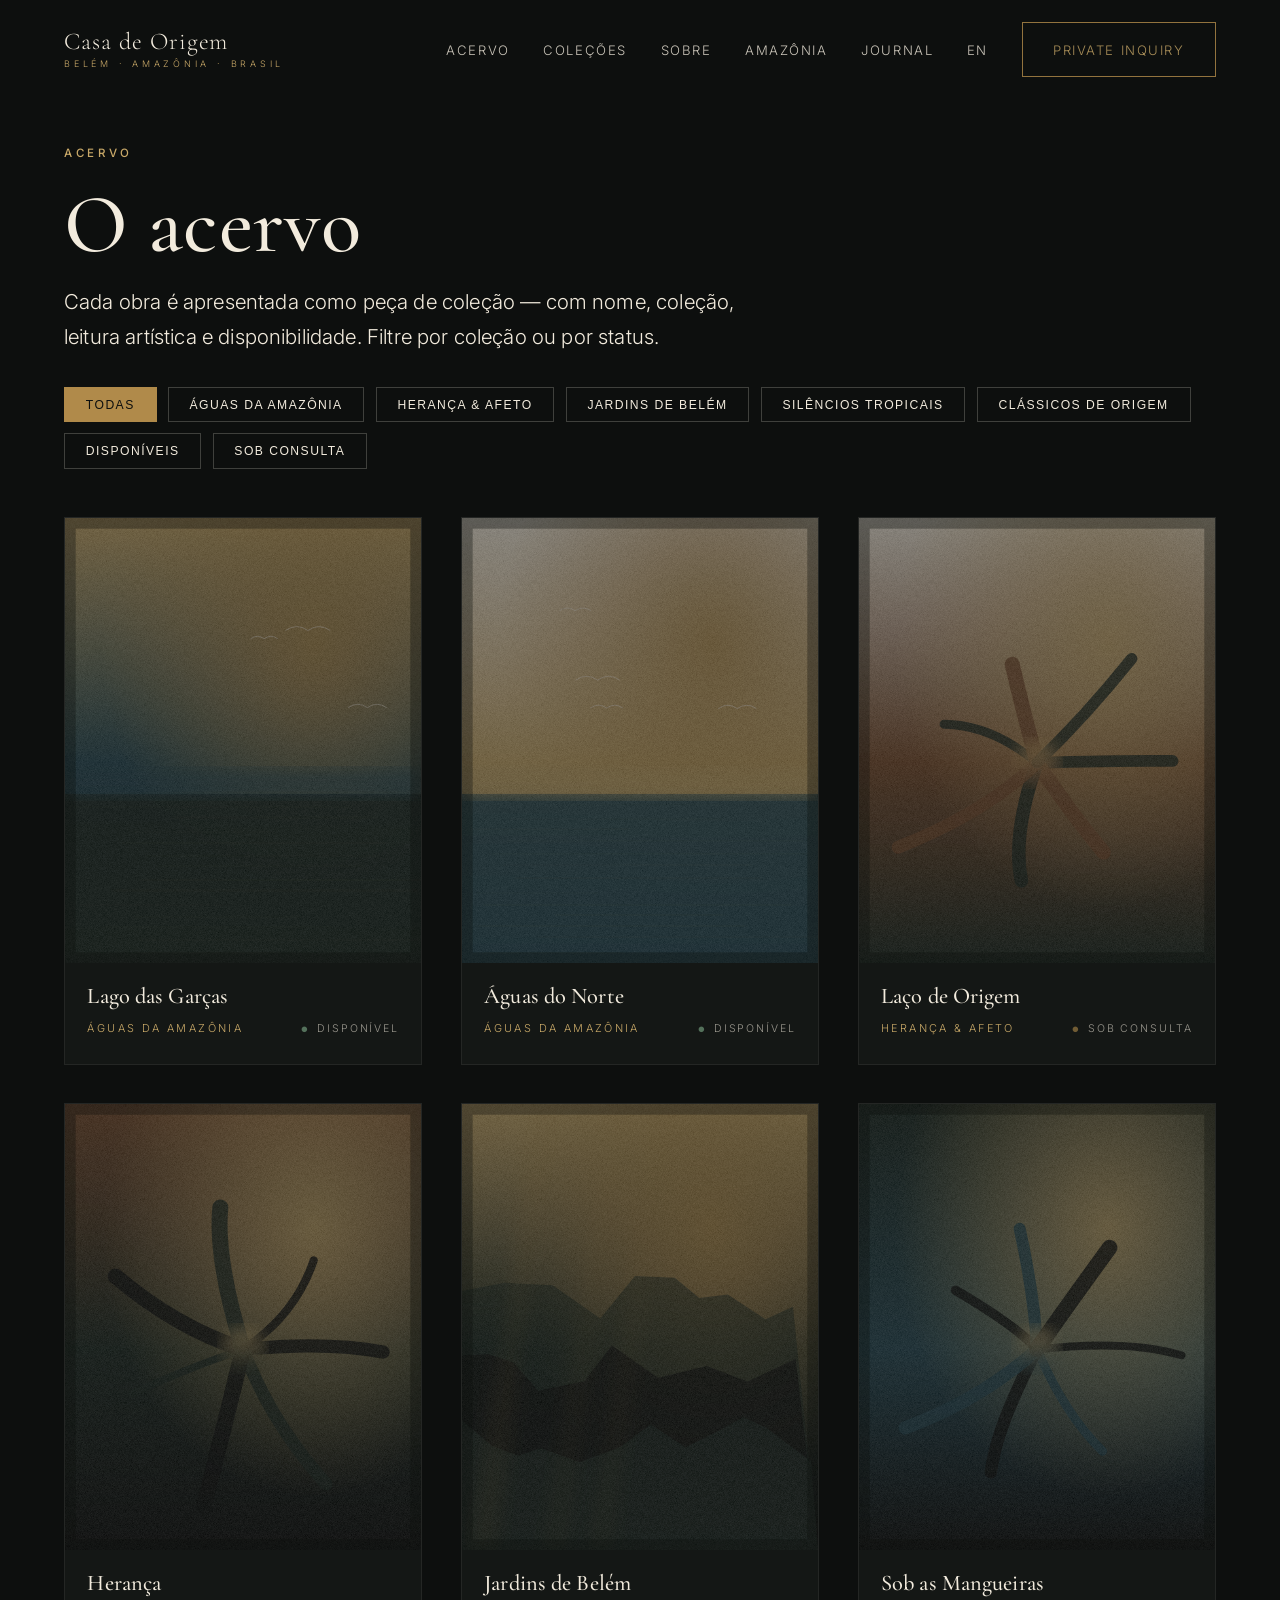
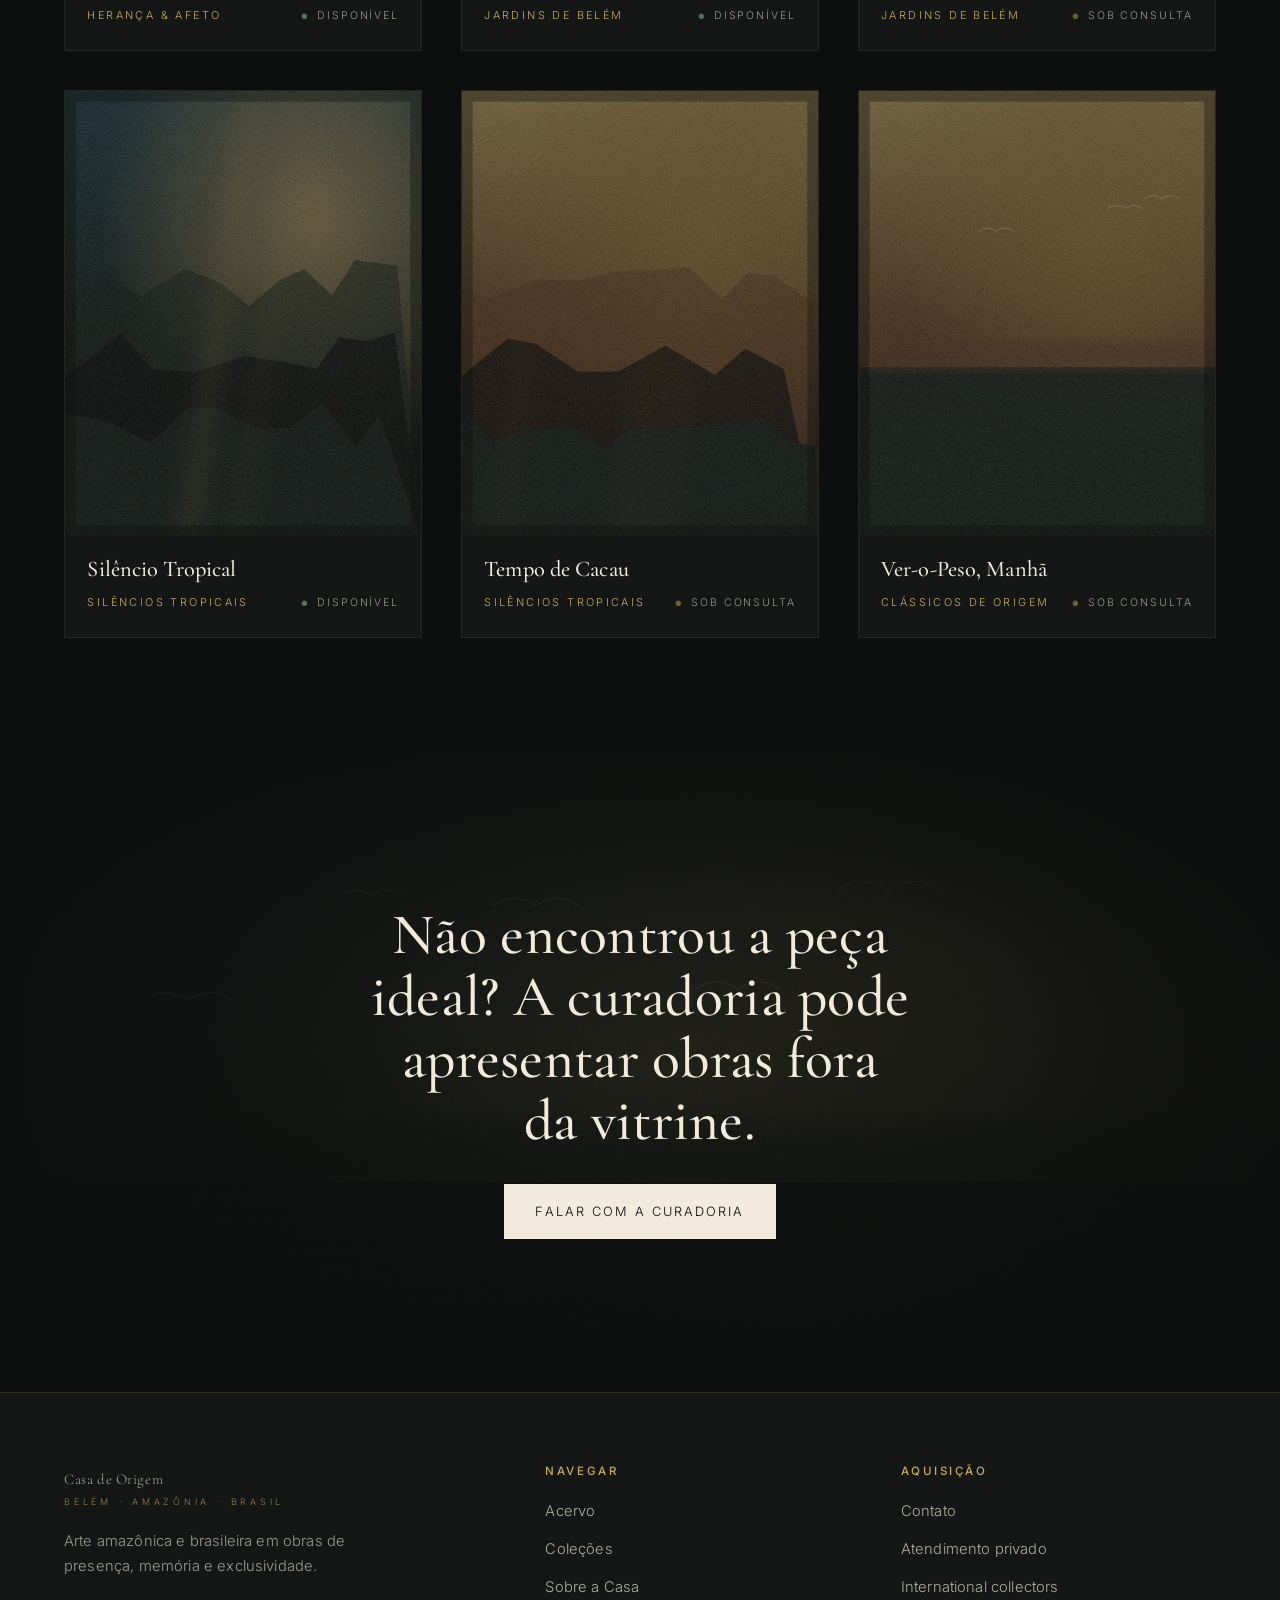
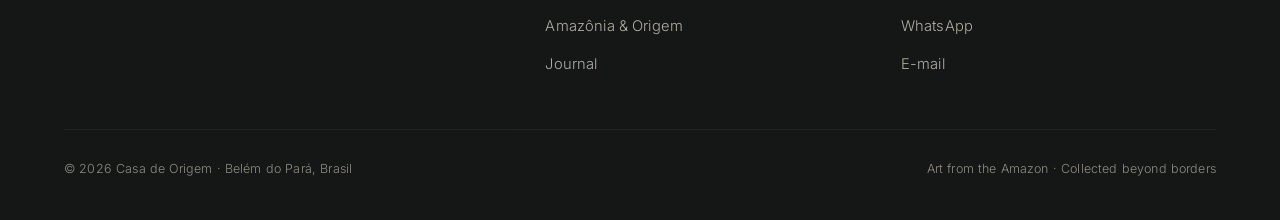
==== casa-de-origem/acervo.html @ 2edf5039 "Add Casa de Origem — cinematic Amazonian art gallery site Static, dependency-free gallery website fo" ====
<!DOCTYPE html>
<html lang="pt-BR">
<head>
<meta charset="UTF-8">
<meta name="viewport" content="width=device-width, initial-scale=1.0">
<title>Acervo — Casa de Origem</title>
<meta name="description" content="O acervo completo da Casa de Origem: obras pintadas à mão, organizadas por coleção, disponíveis ou sob consulta.">
<link rel="icon" href="data:image/svg+xml,%3Csvg xmlns='http://www.w3.org/2000/svg' viewBox='0 0 32 32'%3E%3Crect width='32' height='32' fill='%230D0F0E'/%3E%3Ccircle cx='16' cy='16' r='9' fill='none' stroke='%23C9A968' stroke-width='1.6'/%3E%3C/svg%3E">
<link rel="preconnect" href="https://fonts.googleapis.com">
<link rel="preconnect" href="https://fonts.gstatic.com" crossorigin>
<link href="https://fonts.googleapis.com/css2?family=Cormorant+Garamond:ital,wght@0,400;0,500;0,600;1,400&family=Inter:wght@300;400;500&display=swap" rel="stylesheet">
<link rel="stylesheet" href="assets/css/style.css">
</head>
<body>

<nav class="nav scrolled">
  <a class="brand" href="index.html">Casa de Origem<small>Belém · Amazônia · Brasil</small></a>
  <button class="nav-burger" aria-label="Menu">☰</button>
  <ul class="nav-links">
    <li><a href="acervo.html">Acervo</a></li>
    <li><a href="acervo.html#colecoes">Coleções</a></li>
    <li><a href="sobre.html">Sobre</a></li>
    <li><a href="amazonia.html">Amazônia</a></li>
    <li><a href="journal.html">Journal</a></li>
    <li><a href="international.html">EN</a></li>
    <li><a class="btn btn--gold" href="contato.html">Private Inquiry</a></li>
  </ul>
</nav>

<header class="wrap" style="padding-top:9rem;padding-bottom:2rem">
  <p class="eyebrow reveal">Acervo</p>
  <h1 class="reveal d1" style="margin:1rem 0">O acervo</h1>
  <p class="lead measure reveal d2">Cada obra é apresentada como peça de coleção — com nome, coleção, leitura artística e disponibilidade. Filtre por coleção ou por status.</p>
</header>

<section class="wrap" id="disponiveis" style="padding-bottom:7rem">
  <div class="filters reveal">
    <button class="chip active" data-filter="all">Todas</button>
    <button class="chip" data-filter="aguas">Águas da Amazônia</button>
    <button class="chip" data-filter="heranca">Herança &amp; Afeto</button>
    <button class="chip" data-filter="jardins">Jardins de Belém</button>
    <button class="chip" data-filter="silencios">Silêncios Tropicais</button>
    <button class="chip" data-filter="classicos">Clássicos de Origem</button>
    <button class="chip" data-filter="disponivel">Disponíveis</button>
    <button class="chip" data-filter="consulta">Sob consulta</button>
  </div>

  <div class="works-grid" id="colecoes">
    <a class="work reveal" data-col="aguas disponivel" href="obra.html">
      <div class="work__img"><img class="scene" src="assets/img/obra-lago-garcas.svg" alt="Lago das Garças"></div>
      <div class="work__body"><h3>Lago das Garças</h3><div class="work__meta"><span class="work__col">Águas da Amazônia</span><span class="status status--ok">Disponível</span></div></div>
    </a>
    <a class="work reveal d1" data-col="aguas disponivel" href="obra.html">
      <div class="work__img"><img class="scene" src="assets/img/obra-aguas-norte.svg" alt="Águas do Norte"></div>
      <div class="work__body"><h3>Águas do Norte</h3><div class="work__meta"><span class="work__col">Águas da Amazônia</span><span class="status status--ok">Disponível</span></div></div>
    </a>
    <a class="work reveal d2" data-col="heranca consulta" href="obra.html">
      <div class="work__img"><img class="scene" src="assets/img/obra-laco-origem.svg" alt="Laço de Origem"></div>
      <div class="work__body"><h3>Laço de Origem</h3><div class="work__meta"><span class="work__col">Herança &amp; Afeto</span><span class="status status--ask">Sob consulta</span></div></div>
    </a>
    <a class="work reveal" data-col="heranca disponivel" href="obra.html">
      <div class="work__img"><img class="scene" src="assets/img/obra-heranca.svg" alt="Herança"></div>
      <div class="work__body"><h3>Herança</h3><div class="work__meta"><span class="work__col">Herança &amp; Afeto</span><span class="status status--ok">Disponível</span></div></div>
    </a>
    <a class="work reveal d1" data-col="jardins disponivel" href="obra.html">
      <div class="work__img"><img class="scene" src="assets/img/obra-jardins-belem.svg" alt="Jardins de Belém"></div>
      <div class="work__body"><h3>Jardins de Belém</h3><div class="work__meta"><span class="work__col">Jardins de Belém</span><span class="status status--ok">Disponível</span></div></div>
    </a>
    <a class="work reveal d2" data-col="jardins consulta" href="obra.html">
      <div class="work__img"><img class="scene" src="assets/img/obra-manga.svg" alt="Mangueiras">  </div>
      <div class="work__body"><h3>Sob as Mangueiras</h3><div class="work__meta"><span class="work__col">Jardins de Belém</span><span class="status status--ask">Sob consulta</span></div></div>
    </a>
    <a class="work reveal" data-col="silencios disponivel" href="obra.html">
      <div class="work__img"><img class="scene" src="assets/img/obra-silencio-tropical.svg" alt="Silêncio Tropical"></div>
      <div class="work__body"><h3>Silêncio Tropical</h3><div class="work__meta"><span class="work__col">Silêncios Tropicais</span><span class="status status--ok">Disponível</span></div></div>
    </a>
    <a class="work reveal d1" data-col="silencios consulta" href="obra.html">
      <div class="work__img"><img class="scene" src="assets/img/obra-cacau.svg" alt="Tempo de Cacau"></div>
      <div class="work__body"><h3>Tempo de Cacau</h3><div class="work__meta"><span class="work__col">Silêncios Tropicais</span><span class="status status--ask">Sob consulta</span></div></div>
    </a>
    <a class="work reveal d2" data-col="classicos consulta" href="obra.html">
      <div class="work__img"><img class="scene" src="assets/img/obra-ver-o-peso.svg" alt="Ver-o-Peso"></div>
      <div class="work__body"><h3>Ver-o-Peso, Manhã</h3><div class="work__meta"><span class="work__col">Clássicos de Origem</span><span class="status status--ask">Sob consulta</span></div></div>
    </a>
  </div>
</section>

<section class="cta-final section-pad">
  <img class="scene" src="assets/img/scene-cta.svg" alt="">
  <div class="wrap">
    <h2 class="reveal">Não encontrou a peça ideal? A curadoria pode apresentar obras fora da vitrine.</h2>
    <div class="btn-row reveal d1" style="justify-content:center"><a class="btn btn--solid" href="contato.html">Falar com a curadoria</a></div>
  </div>
</section>

<footer class="footer">
  <div class="wrap">
    <div><a class="brand" href="index.html">Casa de Origem<small>Belém · Amazônia · Brasil</small></a><p class="muted" style="margin-top:1.4rem;max-width:34ch;font-size:.92rem">Arte amazônica e brasileira em obras de presença, memória e exclusividade.</p></div>
    <div><h4>Navegar</h4><ul><li><a href="acervo.html">Acervo</a></li><li><a href="acervo.html#colecoes">Coleções</a></li><li><a href="sobre.html">Sobre a Casa</a></li><li><a href="amazonia.html">Amazônia &amp; Origem</a></li><li><a href="journal.html">Journal</a></li></ul></div>
    <div><h4>Aquisição</h4><ul><li><a href="contato.html">Contato</a></li><li><a href="contato.html#privado">Atendimento privado</a></li><li><a href="international.html">International collectors</a></li><li><a href="https://wa.me/5591000000000">WhatsApp</a></li><li><a href="mailto:contato@casadeorigem.art">E-mail</a></li></ul></div>
    <div class="copy"><span>© 2026 Casa de Origem · Belém do Pará, Brasil</span><span>Art from the Amazon · Collected beyond borders</span></div>
  </div>
</footer>

<script src="assets/js/main.js"></script>
</body>
</html>
---- casa-de-origem/assets/css/style.css ----
/* =====================================================================
   CASA DE ORIGEM — Galeria de arte amazônica · Belém / Pará / Brasil
   Premium · Cinematográfica · Editorial
   ===================================================================== */

:root {
  /* Paleta */
  --carvao:    #0D0F0E;   /* preto profundo */
  --carvao-2:  #141715;
  --marfim:    #F2EBDD;   /* marfim envelhecido */
  --marfim-2:  #E7DECB;
  --verde:     #1D2B24;   /* verde amazônico */
  --azul-rio:  #254A55;   /* azul rio */
  --ouro:      #B08A4A;   /* dourado queimado */
  --ouro-cl:   #C9A968;
  --barro:     #7A4E2D;   /* terracota / barro */

  /* Tipografia */
  --serif: "Cormorant Garamond", "Playfair Display", Georgia, serif;
  --sans:  "Inter", "Manrope", system-ui, -apple-system, sans-serif;

  /* Ritmo */
  --maxw: 1320px;
  --gutter: clamp(1.4rem, 5vw, 5rem);
  --ease: cubic-bezier(0.22, 1, 0.36, 1);
}

* { margin: 0; padding: 0; box-sizing: border-box; }

html { scroll-behavior: smooth; -webkit-font-smoothing: antialiased; }

body {
  background: var(--carvao);
  color: var(--marfim);
  font-family: var(--sans);
  font-weight: 300;
  line-height: 1.7;
  letter-spacing: .01em;
  overflow-x: hidden;
}

img { display: block; max-width: 100%; }
a { color: inherit; text-decoration: none; }

/* ---------- Tipografia base ---------- */
h1, h2, h3, h4 { font-family: var(--serif); font-weight: 500; line-height: 1.08; letter-spacing: .005em; }
h1 { font-size: clamp(2.6rem, 6.5vw, 6rem); }
h2 { font-size: clamp(2rem, 4.5vw, 3.6rem); }
h3 { font-size: clamp(1.4rem, 2.4vw, 2rem); }

.eyebrow {
  font-family: var(--sans);
  font-size: .72rem;
  font-weight: 500;
  letter-spacing: .32em;
  text-transform: uppercase;
  color: var(--ouro-cl);
}

.lead { font-size: clamp(1.05rem, 1.6vw, 1.3rem); opacity: .85; }

.muted { opacity: .62; }

/* ---------- Layout ---------- */
.wrap { max-width: var(--maxw); margin: 0 auto; padding-inline: var(--gutter); }
section { position: relative; }
.section-pad { padding-block: clamp(5rem, 12vw, 11rem); }

/* ---------- Navbar ---------- */
.nav {
  position: fixed; inset: 0 0 auto 0; z-index: 100;
  display: flex; align-items: center; justify-content: space-between;
  padding: 1.4rem var(--gutter);
  transition: background .5s var(--ease), padding .5s var(--ease), border-color .5s var(--ease);
  border-bottom: 1px solid transparent;
}
.nav.scrolled {
  background: rgba(13,15,14,.78);
  backdrop-filter: blur(14px);
  padding-block: 1rem;
  border-bottom: 1px solid rgba(176,138,74,.18);
}
.brand { font-family: var(--serif); font-size: 1.5rem; letter-spacing: .04em; line-height: 1; }
.brand small { display: block; font-family: var(--sans); font-size: .56rem; letter-spacing: .42em; text-transform: uppercase; color: var(--ouro-cl); margin-top: .35rem; }
.nav-links { display: flex; align-items: center; gap: 2.1rem; list-style: none; }
.nav-links a { font-size: .82rem; letter-spacing: .12em; text-transform: uppercase; opacity: .82; transition: opacity .3s, color .3s; }
.nav-links a:hover { opacity: 1; color: var(--ouro-cl); }
.nav-burger { display: none; background: none; border: 0; color: var(--marfim); cursor: pointer; font-size: 1.5rem; }

/* ---------- Botões ---------- */
.btn {
  display: inline-flex; align-items: center; gap: .6rem;
  font-size: .8rem; letter-spacing: .16em; text-transform: uppercase;
  padding: .95rem 1.9rem;
  border: 1px solid rgba(242,235,221,.45);
  color: var(--marfim);
  background: transparent;
  transition: background .45s var(--ease), color .45s var(--ease), border-color .45s var(--ease);
  cursor: pointer;
}
.btn:hover { background: var(--marfim); color: var(--carvao); border-color: var(--marfim); }
.btn--gold { border-color: var(--ouro); color: var(--ouro-cl); }
.btn--gold:hover { background: var(--ouro); color: var(--carvao); border-color: var(--ouro); }
.btn--solid { background: var(--marfim); color: var(--carvao); border-color: var(--marfim); }
.btn--solid:hover { background: transparent; color: var(--marfim); }
.btn-row { display: flex; flex-wrap: wrap; gap: 1rem; }

/* ---------- HERO ---------- */
.hero {
  min-height: 100svh; display: flex; align-items: flex-end;
  position: relative; overflow: hidden;
  padding-bottom: clamp(3rem, 8vh, 7rem);
}
.hero__media { position: absolute; inset: 0; z-index: -2; }
.hero__media::after {
  content: ""; position: absolute; inset: 0;
  background:
    linear-gradient(to top, rgba(13,15,14,.92) 0%, rgba(13,15,14,.35) 45%, rgba(13,15,14,.55) 100%);
}
.hero__media .scene { width: 100%; height: 100%; object-fit: cover; }
.hero__inner { max-width: 60rem; }
.hero h1 { margin: 1.4rem 0; }
.hero .lead { max-width: 38rem; margin-bottom: 2.4rem; }
.scroll-cue {
  position: absolute; left: 50%; bottom: 1.8rem; transform: translateX(-50%);
  font-size: .65rem; letter-spacing: .3em; text-transform: uppercase; opacity: .5;
  display: flex; flex-direction: column; align-items: center; gap: .6rem;
}
.scroll-cue span { width: 1px; height: 42px; background: linear-gradient(var(--ouro-cl), transparent); animation: cue 2.4s var(--ease) infinite; }
@keyframes cue { 0%{transform:scaleY(0);transform-origin:top} 45%{transform:scaleY(1);transform-origin:top} 55%{transform:scaleY(1);transform-origin:bottom} 100%{transform:scaleY(0);transform-origin:bottom} }

/* page hero (interno, mais curto) */
.page-hero { min-height: 62svh; display: flex; align-items: center; padding-top: 7rem; }

/* ---------- Manifesto / blocos de texto ---------- */
.manifesto { background: var(--marfim); color: var(--carvao); }
.manifesto h2 { max-width: 24ch; }
.manifesto .lead { opacity: .72; max-width: 56ch; margin-top: 1.8rem; }
.measure { max-width: 60ch; }

/* ---------- Split (imagem + texto) ---------- */
.split { display: grid; grid-template-columns: 1fr 1fr; align-items: center; gap: clamp(2rem, 6vw, 6rem); }
.split--rev { direction: rtl; }
.split--rev > * { direction: ltr; }
.split__visual { aspect-ratio: 4/5; border: 1px solid rgba(176,138,74,.25); overflow: hidden; }
.split__visual .scene, .split__visual img { width: 100%; height: 100%; object-fit: cover; }

/* ---------- Grid de obras ---------- */
.works-grid { display: grid; grid-template-columns: repeat(3, 1fr); gap: clamp(1.4rem, 3vw, 2.6rem); }
.works-grid.two { grid-template-columns: repeat(2, 1fr); }
.work {
  position: relative; display: block; overflow: hidden;
  background: var(--carvao-2);
  border: 1px solid rgba(242,235,221,.07);
  transition: border-color .5s var(--ease), transform .6s var(--ease);
}
.work:hover { border-color: rgba(176,138,74,.4); }
.work__img { aspect-ratio: 4/5; overflow: hidden; }
.work__img .scene, .work__img img { width: 100%; height: 100%; object-fit: cover; transition: transform 1.4s var(--ease), filter 1.4s var(--ease); filter: saturate(.96); }
.work:hover .work__img .scene, .work:hover .work__img img { transform: scale(1.06); filter: saturate(1.05); }
.work__body { padding: 1.3rem 1.4rem 1.6rem; }
.work__body h3 { font-size: 1.4rem; }
.work__col { font-size: .68rem; letter-spacing: .22em; text-transform: uppercase; color: var(--ouro-cl); }
.work__meta { display: flex; justify-content: space-between; align-items: baseline; margin-top: .7rem; }
.status { font-size: .66rem; letter-spacing: .18em; text-transform: uppercase; opacity: .6; }
.status--ok::before { content: "●"; color: #7fae8a; margin-right: .45rem; font-size: .7em; }
.status--ask::before { content: "●"; color: var(--ouro); margin-right: .45rem; font-size: .7em; }

/* ---------- Coleções ---------- */
.collections { display: grid; grid-template-columns: repeat(3, 1fr); gap: 1px; background: rgba(176,138,74,.18); border: 1px solid rgba(176,138,74,.18); }
.col-card {
  position: relative; min-height: clamp(16rem, 26vw, 24rem);
  display: flex; flex-direction: column; justify-content: flex-end;
  padding: 2rem; overflow: hidden; background: var(--carvao-2);
  transition: background .6s var(--ease);
}
.col-card .scene { position: absolute; inset: 0; z-index: 0; opacity: .5; transition: opacity .8s var(--ease), transform 1.6s var(--ease); }
.col-card:hover .scene { opacity: .8; transform: scale(1.05); }
.col-card > * { position: relative; z-index: 1; }
.col-card h3 { margin-bottom: .4rem; }
.col-card .num { font-size: .7rem; letter-spacing: .2em; color: var(--ouro-cl); margin-bottom: auto; }

/* ---------- Experiência / lista de valores ---------- */
.values { display: grid; grid-template-columns: repeat(3, 1fr); gap: clamp(1.5rem, 4vw, 3rem); }
.value { border-top: 1px solid rgba(176,138,74,.3); padding-top: 1.4rem; }
.value h3 { font-size: 1.3rem; margin-bottom: .5rem; }
.value p { font-size: .92rem; opacity: .7; }

/* ---------- CTA final ---------- */
.cta-final { text-align: center; position: relative; overflow: hidden; }
.cta-final .scene { position: absolute; inset: 0; z-index: 0; opacity: .35; }
.cta-final::after { content:""; position:absolute; inset:0; background: radial-gradient(ellipse at center, transparent, var(--carvao) 78%); z-index:1; }
.cta-final .wrap { position: relative; z-index: 2; }
.cta-final h2 { max-width: 20ch; margin: 0 auto 2rem; }

/* ---------- Obra (detalhe) ---------- */
.obra-hero { display: grid; grid-template-columns: 1.2fr 1fr; gap: clamp(2rem,5vw,4.5rem); align-items: center; padding-top: 8rem; }
.obra-hero__img { border: 1px solid rgba(176,138,74,.3); aspect-ratio: 4/5; overflow: hidden; }
.obra-hero__img .scene { width:100%; height:100%; object-fit: cover; }
.spec-table { width: 100%; border-collapse: collapse; margin-top: 1.5rem; }
.spec-table th, .spec-table td { text-align: left; padding: .85rem 0; border-bottom: 1px solid rgba(242,235,221,.12); font-size: .92rem; vertical-align: top; }
.spec-table th { font-weight: 400; opacity: .55; width: 42%; letter-spacing: .04em; }
.reading { display: flex; flex-wrap: wrap; gap: .7rem; margin-top: 1.5rem; }
.tag { font-size: .72rem; letter-spacing: .12em; text-transform: uppercase; border: 1px solid rgba(176,138,74,.4); color: var(--ouro-cl); padding: .5rem 1rem; border-radius: 2rem; }

/* ---------- Filtros ---------- */
.filters { display: flex; flex-wrap: wrap; gap: .7rem; margin-bottom: 3rem; }
.chip { font-size: .76rem; letter-spacing: .12em; text-transform: uppercase; padding: .6rem 1.3rem; border: 1px solid rgba(242,235,221,.22); cursor: pointer; background: transparent; color: var(--marfim); transition: all .3s; }
.chip.active, .chip:hover { background: var(--ouro); color: var(--carvao); border-color: var(--ouro); }

/* ---------- Journal ---------- */
.journal-grid { display: grid; grid-template-columns: repeat(3,1fr); gap: clamp(1.6rem,4vw,3rem); }
.post { display: block; }
.post__img { aspect-ratio: 16/10; overflow: hidden; margin-bottom: 1.2rem; border: 1px solid rgba(242,235,221,.08); }
.post__img .scene { width:100%; height:100%; object-fit: cover; transition: transform 1.2s var(--ease); }
.post:hover .post__img .scene { transform: scale(1.05); }
.post h3 { font-size: 1.5rem; margin: .4rem 0; }

/* ---------- Form ---------- */
.form-grid { display: grid; grid-template-columns: repeat(2,1fr); gap: 1.4rem; }
.field { display: flex; flex-direction: column; gap: .5rem; }
.field.full { grid-column: 1 / -1; }
.field label { font-size: .72rem; letter-spacing: .16em; text-transform: uppercase; opacity: .6; }
.field input, .field select, .field textarea {
  background: var(--carvao-2); border: 1px solid rgba(242,235,221,.18); color: var(--marfim);
  padding: .95rem 1.1rem; font-family: var(--sans); font-size: .95rem; transition: border-color .3s;
}
.field input:focus, .field select:focus, .field textarea:focus { outline: none; border-color: var(--ouro); }
.field textarea { resize: vertical; min-height: 130px; }

.contact-aside { border-left: 1px solid rgba(176,138,74,.2); padding-left: 2.4rem; }
.contact-aside p { margin-bottom: 1.4rem; opacity: .8; }
.contact-aside a { color: var(--ouro-cl); }

/* ---------- Footer ---------- */
.footer { background: var(--carvao-2); border-top: 1px solid rgba(176,138,74,.18); }
.footer .wrap { display: grid; grid-template-columns: 1.4fr 1fr 1fr; gap: 2.5rem; padding-block: 4.5rem 2.5rem; }
.footer h4 { font-family: var(--sans); font-size: .72rem; letter-spacing: .22em; text-transform: uppercase; color: var(--ouro-cl); margin-bottom: 1.2rem; }
.footer ul { list-style: none; }
.footer li { margin-bottom: .7rem; }
.footer a { opacity: .7; font-size: .92rem; transition: opacity .3s; }
.footer a:hover { opacity: 1; }
.footer .copy { grid-column: 1 / -1; border-top: 1px solid rgba(242,235,221,.1); padding-top: 1.8rem; display: flex; justify-content: space-between; flex-wrap: wrap; gap: 1rem; font-size: .78rem; opacity: .55; }

/* ---------- Reveal (scroll) ---------- */
.reveal { opacity: 0; transform: translateY(34px); transition: opacity 1s var(--ease), transform 1s var(--ease); }
.reveal.in { opacity: 1; transform: none; }
.reveal.d1 { transition-delay: .12s; }
.reveal.d2 { transition-delay: .24s; }
.reveal.d3 { transition-delay: .36s; }

@media (prefers-reduced-motion: reduce) {
  .reveal { opacity: 1; transform: none; transition: none; }
  html { scroll-behavior: auto; }
  .scroll-cue span { animation: none; }
}

/* ---------- Responsivo ---------- */
@media (max-width: 900px) {
  .nav-links { display: none; }
  .nav-links.open {
    display: flex; flex-direction: column; gap: 1.6rem;
    position: fixed; inset: 0; background: rgba(13,15,14,.97); backdrop-filter: blur(8px);
    align-items: center; justify-content: center; font-size: 1.1rem;
  }
  .nav-burger { display: block; z-index: 101; }
  .split, .obra-hero { grid-template-columns: 1fr; }
  .split--rev { direction: ltr; }
  .works-grid, .works-grid.two, .collections, .values, .journal-grid, .form-grid { grid-template-columns: 1fr; }
  .works-grid { grid-template-columns: 1fr 1fr; }
  .contact-aside { border-left: 0; padding-left: 0; border-top: 1px solid rgba(176,138,74,.2); padding-top: 2rem; }
  .footer .wrap { grid-template-columns: 1fr; }
}
@media (max-width: 540px) {
  .works-grid { grid-template-columns: 1fr; }
}
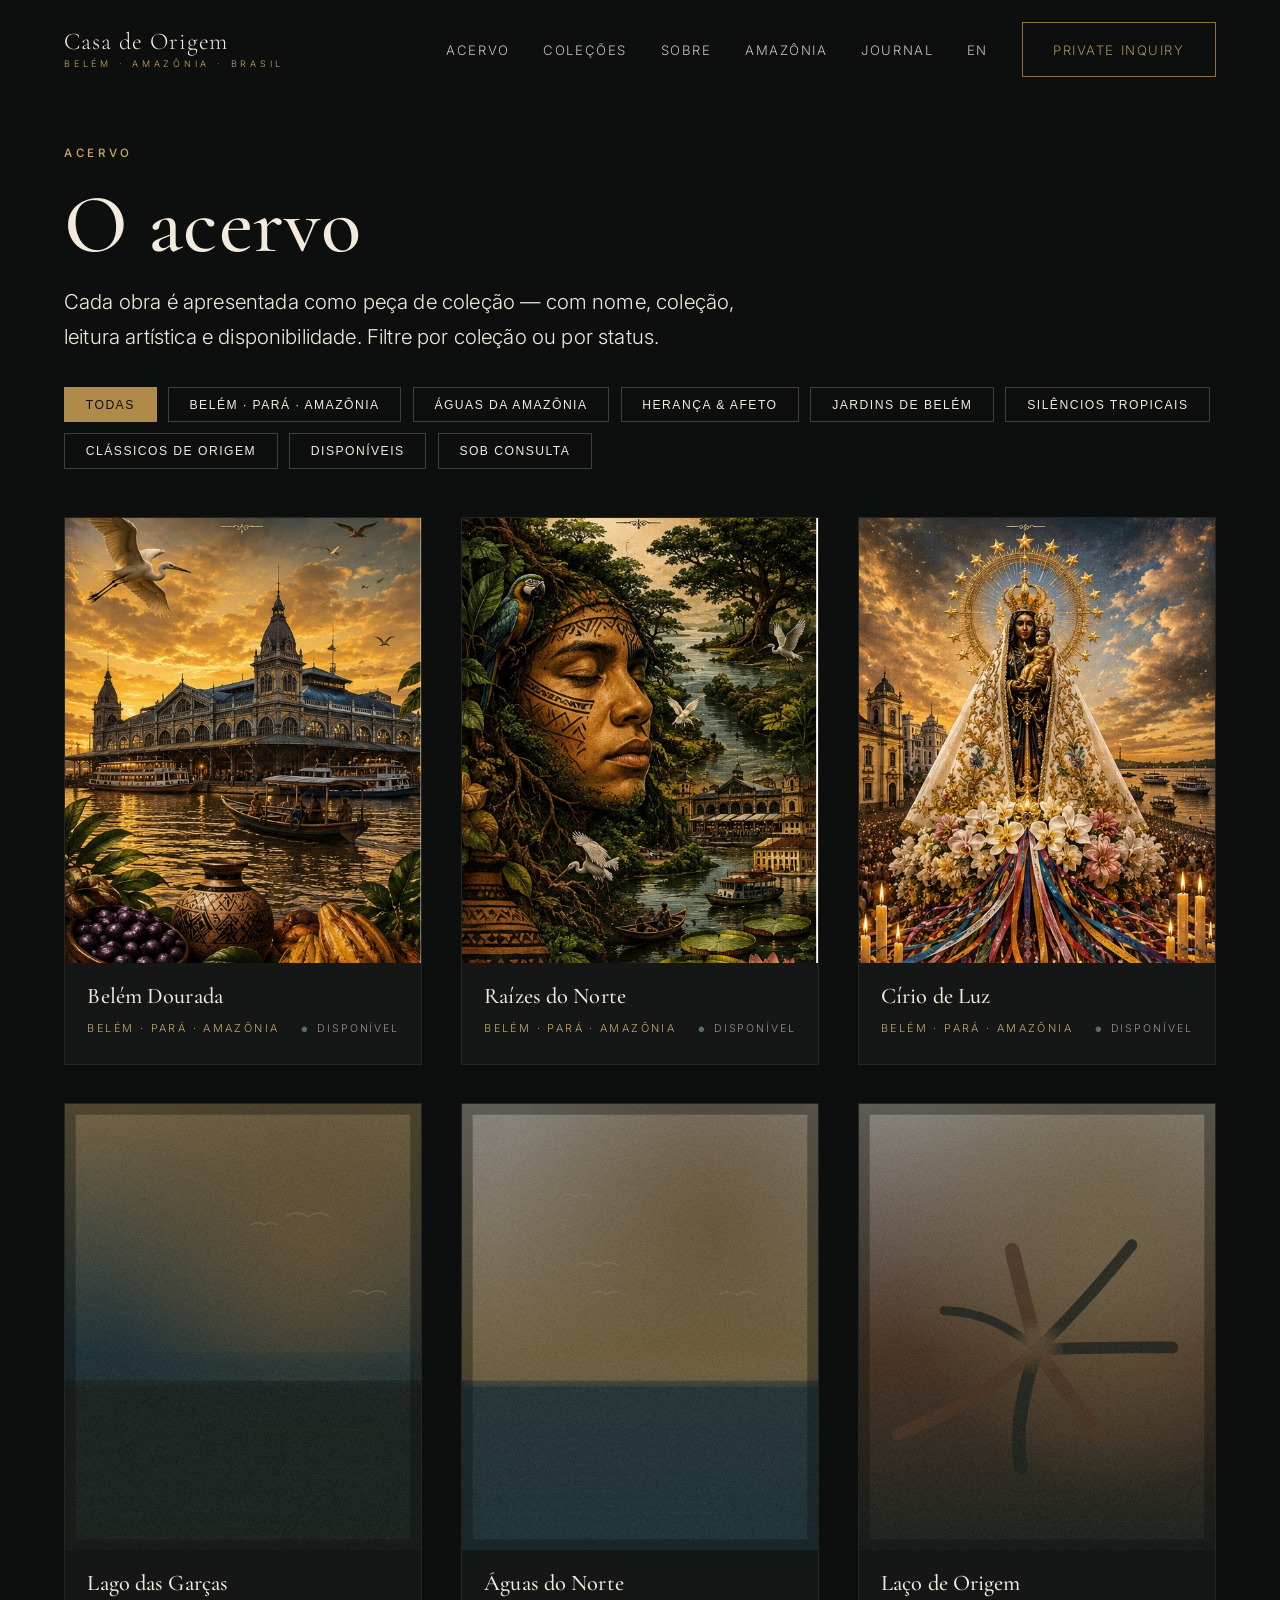
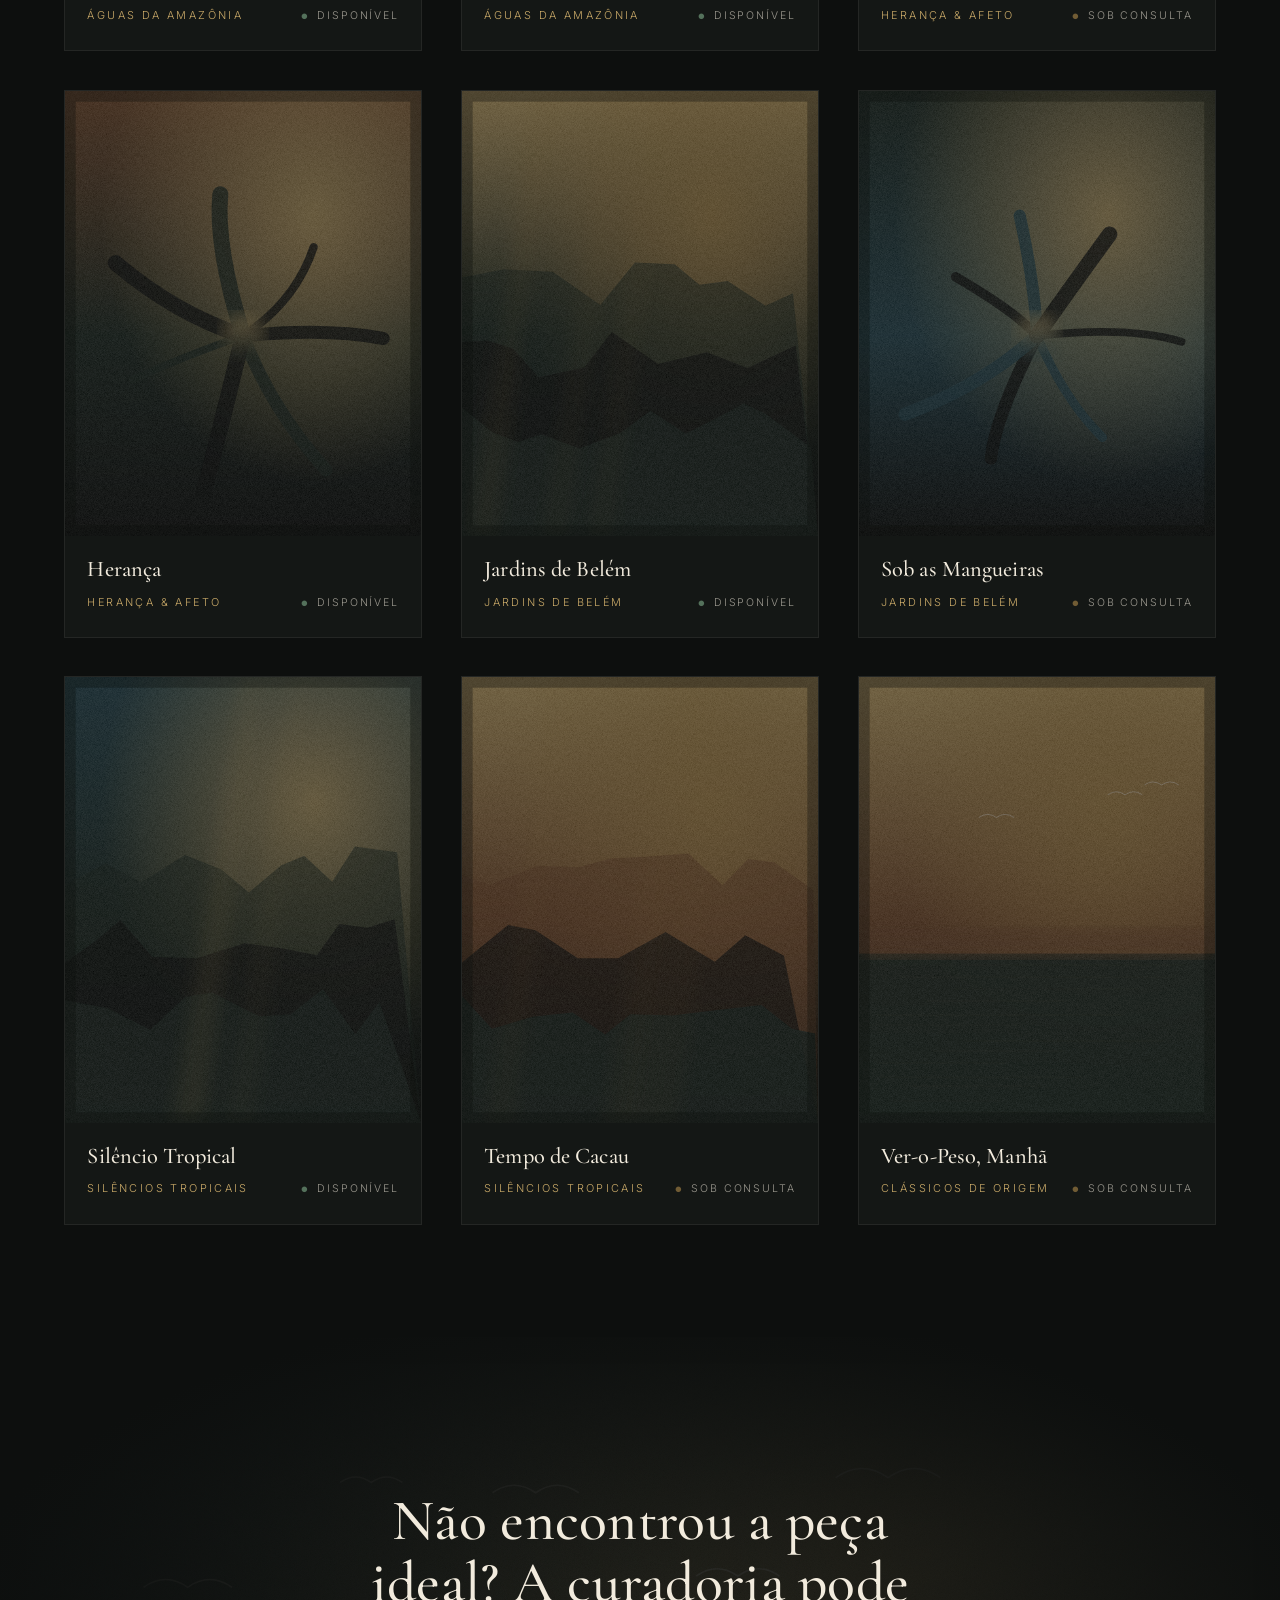
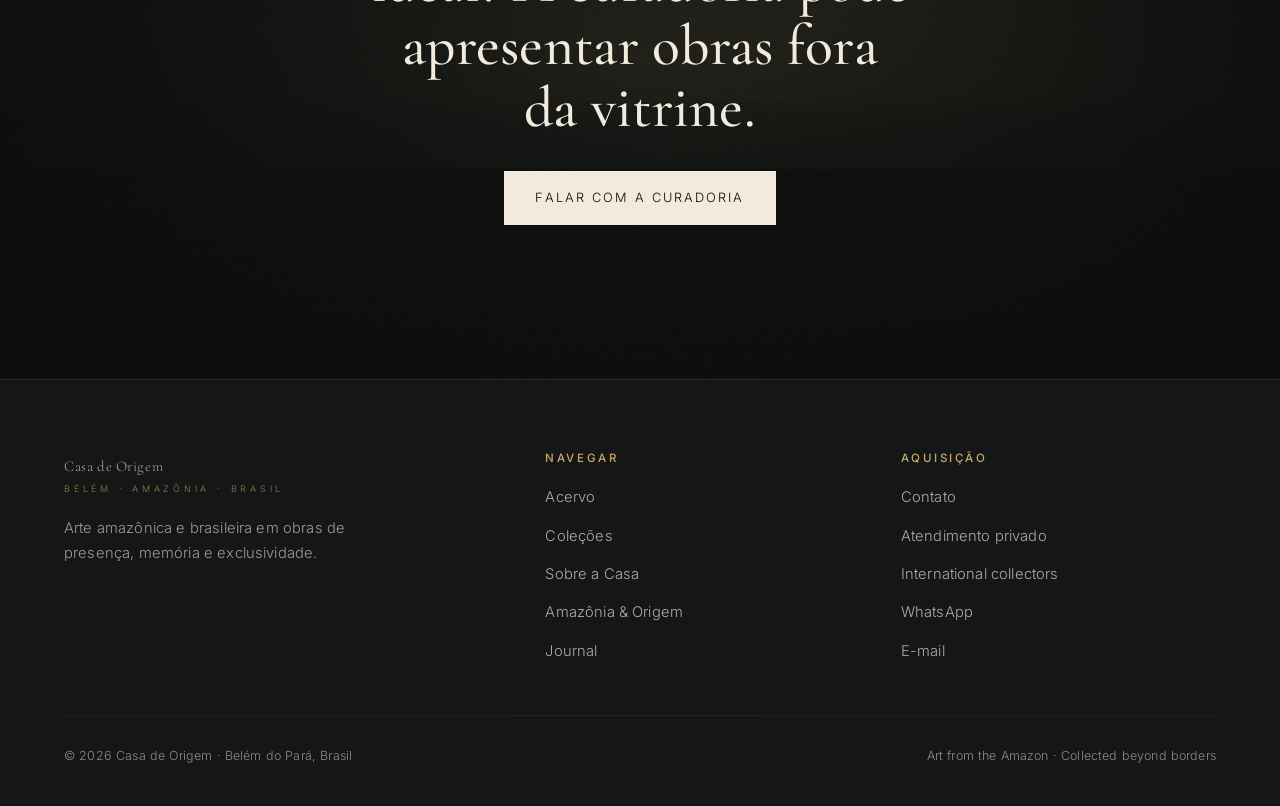
==== commit 448efe87: "Add real artworks: Belém Dourada, Raízes do Norte, Círio de Luz Integrates the three hand-finished p" ====
--- a/casa-de-origem/acervo.html
+++ b/casa-de-origem/acervo.html
@@ -36,6 +36,7 @@
 <section class="wrap" id="disponiveis" style="padding-bottom:7rem">
   <div class="filters reveal">
     <button class="chip active" data-filter="all">Todas</button>
+    <button class="chip" data-filter="belem">Belém · Pará · Amazônia</button>
     <button class="chip" data-filter="aguas">Águas da Amazônia</button>
     <button class="chip" data-filter="heranca">Herança &amp; Afeto</button>
     <button class="chip" data-filter="jardins">Jardins de Belém</button>
@@ -46,6 +47,18 @@
   </div>
 
   <div class="works-grid" id="colecoes">
+    <a class="work reveal" data-col="belem disponivel" href="obra.html">
+      <div class="work__img"><img class="scene" src="assets/img/belem-dourada.jpg" alt="Belém Dourada"></div>
+      <div class="work__body"><h3>Belém Dourada</h3><div class="work__meta"><span class="work__col">Belém · Pará · Amazônia</span><span class="status status--ok">Disponível</span></div></div>
+    </a>
+    <a class="work reveal d1" data-col="belem disponivel" href="obra.html">
+      <div class="work__img"><img class="scene" src="assets/img/raizes-do-norte.jpg" alt="Raízes do Norte"></div>
+      <div class="work__body"><h3>Raízes do Norte</h3><div class="work__meta"><span class="work__col">Belém · Pará · Amazônia</span><span class="status status--ok">Disponível</span></div></div>
+    </a>
+    <a class="work reveal d2" data-col="belem disponivel" href="obra.html">
+      <div class="work__img"><img class="scene" src="assets/img/cirio-de-luz.jpg" alt="Círio de Luz"></div>
+      <div class="work__body"><h3>Círio de Luz</h3><div class="work__meta"><span class="work__col">Belém · Pará · Amazônia</span><span class="status status--ok">Disponível</span></div></div>
+    </a>
     <a class="work reveal" data-col="aguas disponivel" href="obra.html">
       <div class="work__img"><img class="scene" src="assets/img/obra-lago-garcas.svg" alt="Lago das Garças"></div>
       <div class="work__body"><h3>Lago das Garças</h3><div class="work__meta"><span class="work__col">Águas da Amazônia</span><span class="status status--ok">Disponível</span></div></div>
